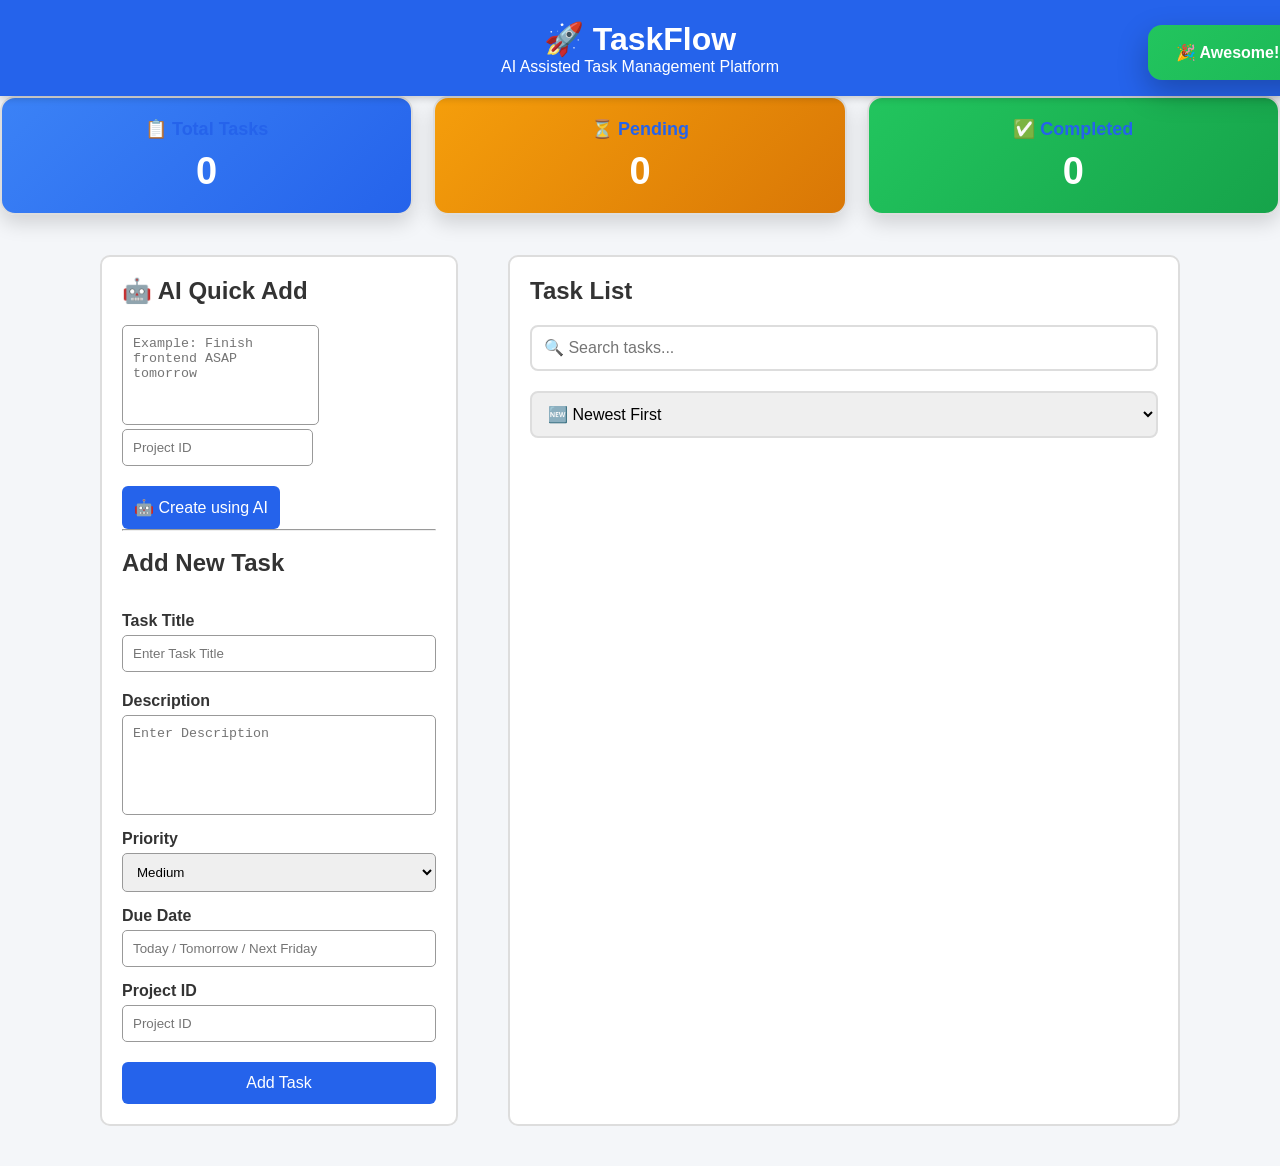
==== frontend/index.html @ 31b9465d "Initial project setup" ====
<!DOCTYPE html>
<html lang="en">
<head>
    <meta charset="UTF-8">
    <meta name="viewport" content="width=device-width, initial-scale=1.0">
    <title>TaskFlow</title>

    <link rel="stylesheet" href="styles.css">
</head>
<body>

    <header>
        <h1>🚀 TaskFlow</h1>
        <p>AI Assisted Task Management Platform</p>
    </header>

    <section class="stats-section">

    <div class="stat-card total">
        <h3>📋 Total Tasks</h3>
        <h1 id="totalTasks">0</h1>
    </div>

    <div class="stat-card pending">
        <h3>⏳ Pending</h3>
        <h1 id="pendingTasks">0</h1>
    </div>

    <div class="stat-card completed">
        <h3>✅ Completed</h3>
        <h1 id="completedTasks">0</h1>
    </div>

</section>

    <main>
        

        <!-- Add Task Form -->
        <section class="form-section">

            <h2>🤖 AI Quick Add</h2>

<textarea
    id="quickDescription"
    placeholder="Example: Finish frontend ASAP tomorrow">
</textarea>

<input
    type="number"
    id="quickProjectId"
    placeholder="Project ID">

<button id="quickAddBtn" type="button">
    🤖 Create using AI
</button>

<hr><br>

            <h2>Add New Task</h2>

            <form id="taskForm">

                <label>Task Title</label>

                <input
                    type="text"
                    id="title"
                    placeholder="Enter Task Title"
                >

                <small id="titleError"></small>


                <label>Description</label>

                <textarea
                    id="description"
                    placeholder="Enter Description"
                ></textarea>


                <label>Priority</label>

                <select id="priority">

                    <option value="low">Low</option>

                    <option value="medium" selected>
                        Medium
                    </option>

                    <option value="high">
                        High
                    </option>

                </select>


                <label>Due Date</label>

                <input
                    type="text"
                    id="due_date"
                    placeholder="Today / Tomorrow / Next Friday"
                >


                <label>Project ID</label>

                <input
                    type="number"
                    id="project_id"
                    placeholder="Project ID"
                >


                <button type="submit">
                    Add Task
                </button>

            </form>

        </section>


        <!-- Task List -->

        <section class="task-section">

            <h2>Task List</h2>


            <input
    type="text"
    id="searchTask"
    placeholder="🔍 Search tasks...">

<select id="sortTasks">

    <option value="newest">🆕 Newest First</option>
    <option value="oldest">📜 Oldest First</option>
    <option value="priority">🔥 High Priority</option>
    <option value="status">📌 Pending First</option>

</select>

<br><br>

            <div id="taskList">

            </div>

        </section>

    </main>
    <!-- Delete Confirmation Modal -->
<div id="deleteModal" class="modal">

    <div class="modal-content">

        <h2>🗑️ Delete Task</h2>

        <p>Are you sure you want to delete this task?</p>

        <div class="modal-buttons">

            <button id="cancelDelete" class="cancel-btn">
                Cancel
            </button>

            <button id="confirmDelete" class="confirm-btn">
                Delete
            </button>

        </div>

    </div>

</div>

<!-- Success Toast -->
<div id="successToast" class="toast">
    🎉 Awesome! Your task has been saved successfully. ✅🚀
</div>

    <script src="script.js"></script>

</body>
</html>
---- frontend/styles.css ----
/* ==========================
   Global Styles
========================== */

* {
    margin: 0;
    padding: 0;
    box-sizing: border-box;
}

body {
    font-family: Arial, Helvetica, sans-serif;
    background-color: #f4f6f9;
    color: #333;
}


/* ==========================
   Header
========================== */

header {
    position: sticky;
    top: 0;

    background: #2563eb;
    color: white;

    padding: 20px;
    text-align: center;

    z-index: 1000;

    box-shadow: 0px 2px 8px rgba(0,0,0,0.2);
}


/* ==========================
   Main Layout
========================== */

main {

    width: 90%;
    max-width: 1100px;

    margin: 30px auto;

    display: flex;
    gap: 30px;
}


/* ==========================
   Form Section
========================== */

.form-section {

    flex: 1;

    background: white;

    padding: 20px;

    margin: 10px;

    border: 2px solid #ddd;

    border-radius: 10px;
}

.form-section h2{
    margin-bottom:20px;
}

form{

    display:flex;
    flex-direction:column;
}

label{
    margin-top:15px;
    margin-bottom:5px;
    font-weight:bold;
}

input,
textarea,
select{

    padding:10px;

    border:1px solid #999;

    border-radius:5px;
}

textarea{

    resize:none;
    height:100px;
}

button{

    margin-top:20px;

    padding:12px;

    border:none;

    border-radius:6px;

    background:#2563eb;

    color:white;

    cursor:pointer;

    font-size:16px;
}

button:hover{

    background:#1d4ed8;
}

#titleError{

    color:red;

    font-size:14px;

    margin-top:5px;
}


/* ==========================
   Task Section
========================== */

.task-section{

    flex:2;

    background:white;

    padding:20px;

    margin:10px;

    border:2px solid #ddd;

    border-radius:10px;
}

.task-section h2{

    margin-bottom:20px;
}

.task-item{

    border:1px solid #ccc;

    padding:15px;

    margin-bottom:15px;

    border-radius:12px;

    background:white;

    transition:0.3s;

    box-shadow:0 4px 10px rgba(0,0,0,.08);
}

.task-item:hover{

    transform:translateY(-6px);

    box-shadow:0 15px 30px rgba(37,99,235,.25);

    border-color:#2563eb;
}

.task-item h3{

    margin-bottom:10px;
}

.task-item p{

    margin-bottom:8px;
}

.task-buttons{

    margin-top:10px;

    display:flex;

    gap:10px;
}

.edit-btn{

    background:#16a34a;

    transition:.3s;
}


.edit-btn{

    background:#16a34a;

    transition:.3s;
}

.edit-btn:hover{

    background:#15803d;

    transform:scale(1.05);
}

.delete-btn{

    background:#dc2626;

    transition:.3s;
}

.delete-btn:hover{

    background:#b91c1c;

    transform:scale(1.05);
}
/* ==========================
   Responsive 768px
========================== */

@media (max-width:768px){

    main{

        flex-direction:column;
    }

}


/* ==========================
   Responsive 480px
========================== */

@media (max-width:480px){

    header h1{

        font-size:24px;
    }

    button{

        width:100%;
    }

    input,
    textarea,
    select{

        width:100%;
    }

}

/* ===========================
   Delete Modal
=========================== */

.modal {
    display: none;
    position: fixed;
    inset: 0;
    background: rgba(0,0,0,0.6);
    backdrop-filter: blur(5px);
    justify-content: center;
    align-items: center;
    z-index: 1000;
}

.modal.show {
    display: flex;
}

.modal-content {
    width: 360px;
    background: white;
    border-radius: 16px;
    padding: 25px;
    text-align: center;
    box-shadow: 0 15px 40px rgba(0,0,0,0.25);
    animation: popup 0.25s ease;
}

.modal-content h2 {
    margin-bottom: 10px;
}

.modal-content p {
    color: #555;
    margin-bottom: 20px;
}

.modal-buttons {
    display: flex;
    justify-content: center;
    gap: 15px;
}

.cancel-btn,
.confirm-btn {
    border: none;
    padding: 10px 22px;
    border-radius: 8px;
    cursor: pointer;
    font-size: 15px;
    transition: 0.3s;
}

.cancel-btn {
    background: #e5e7eb;
}

.cancel-btn:hover {
    background: #d1d5db;
}

.confirm-btn {
    background: #ef4444;
    color: white;
}

.confirm-btn:hover {
    background: #dc2626;
}

@keyframes popup {
    from {
        transform: scale(.8);
        opacity: 0;
    }
    to {
        transform: scale(1);
        opacity: 1;
    }
}




/* ===========================
   Success Toast
=========================== */

.toast {
    position: fixed;
    top: 25px;
    right: 25px;
    background: linear-gradient(135deg, #22c55e, #16a34a);
    color: white;
    padding: 18px 28px;
    border-radius: 14px;
    font-size: 16px;
    font-weight: 600;
    box-shadow: 0 12px 30px rgba(0,0,0,0.25);
    transform: translateX(400px);
    transition: transform .4s ease;
    z-index: 9999;
}

.toast.show {
    transform: translateX(0);
}

/* ===========================
   Dashboard Stats
=========================== */

.stats {
    display: flex;
    gap: 15px;
    margin: 20px 0;
    flex-wrap: wrap;
}

.stat-card {
    flex: 1;
    min-width: 150px;
    background: white;
    border: 2px solid #ddd;
    border-radius: 12px;
    padding: 20px;
    text-align: center;
    box-shadow: 0 4px 12px rgba(0,0,0,.1);
    transition: .3s;
}

.stat-card:hover {
    transform: translateY(-5px);
}

.stat-card h3 {
    font-size: 30px;
    color: #2563eb;
    margin-bottom: 8px;
}

.stat-card p {
    font-weight: bold;
}


#searchTask{
    width:100%;
    margin-bottom:20px;
    padding:12px;
    border:2px solid #ddd;
    border-radius:8px;
    font-size:16px;
}


#sortTasks{
    width:100%;
    padding:12px;
    margin-bottom:20px;
    border:2px solid #ddd;
    border-radius:8px;
    font-size:16px;
}



/* ===========================
   Dashboard Stats
=========================== */

.stats-section{

    display:flex;

    gap:20px;

    margin-bottom:20px;

    flex-wrap:wrap;
}

.stat-card{

    flex:1;

    min-width:180px;

    padding:20px;

    border-radius:15px;

    color:white;

    text-align:center;

    box-shadow:0 8px 20px rgba(0,0,0,.15);

    transition:.3s;
}

.stat-card:hover{

    transform:translateY(-5px);
}

.stat-card h3{

    font-size:18px;

    margin-bottom:10px;
}

.stat-card h1{

    font-size:38px;
}

.total{

    background:linear-gradient(135deg,#3b82f6,#2563eb);
}

.pending{

    background:linear-gradient(135deg,#f59e0b,#d97706);
}

.completed{

    background:linear-gradient(135deg,#22c55e,#16a34a);
}

@media(max-width:768px){

    .stats-section{

        flex-direction:column;
    }
}



.complete-btn{
    background:#22c55e;
    color:white;
}

.complete-btn:hover{
    background:#16a34a;
}



/* ==========================
   Task Status Colors
========================== */

.completed-task{
    background:#dcfce7;
    border-left:6px solid #22c55e;
}

.pending-task{
    background:#fef9c3;
    border-left:6px solid #eab308;
}
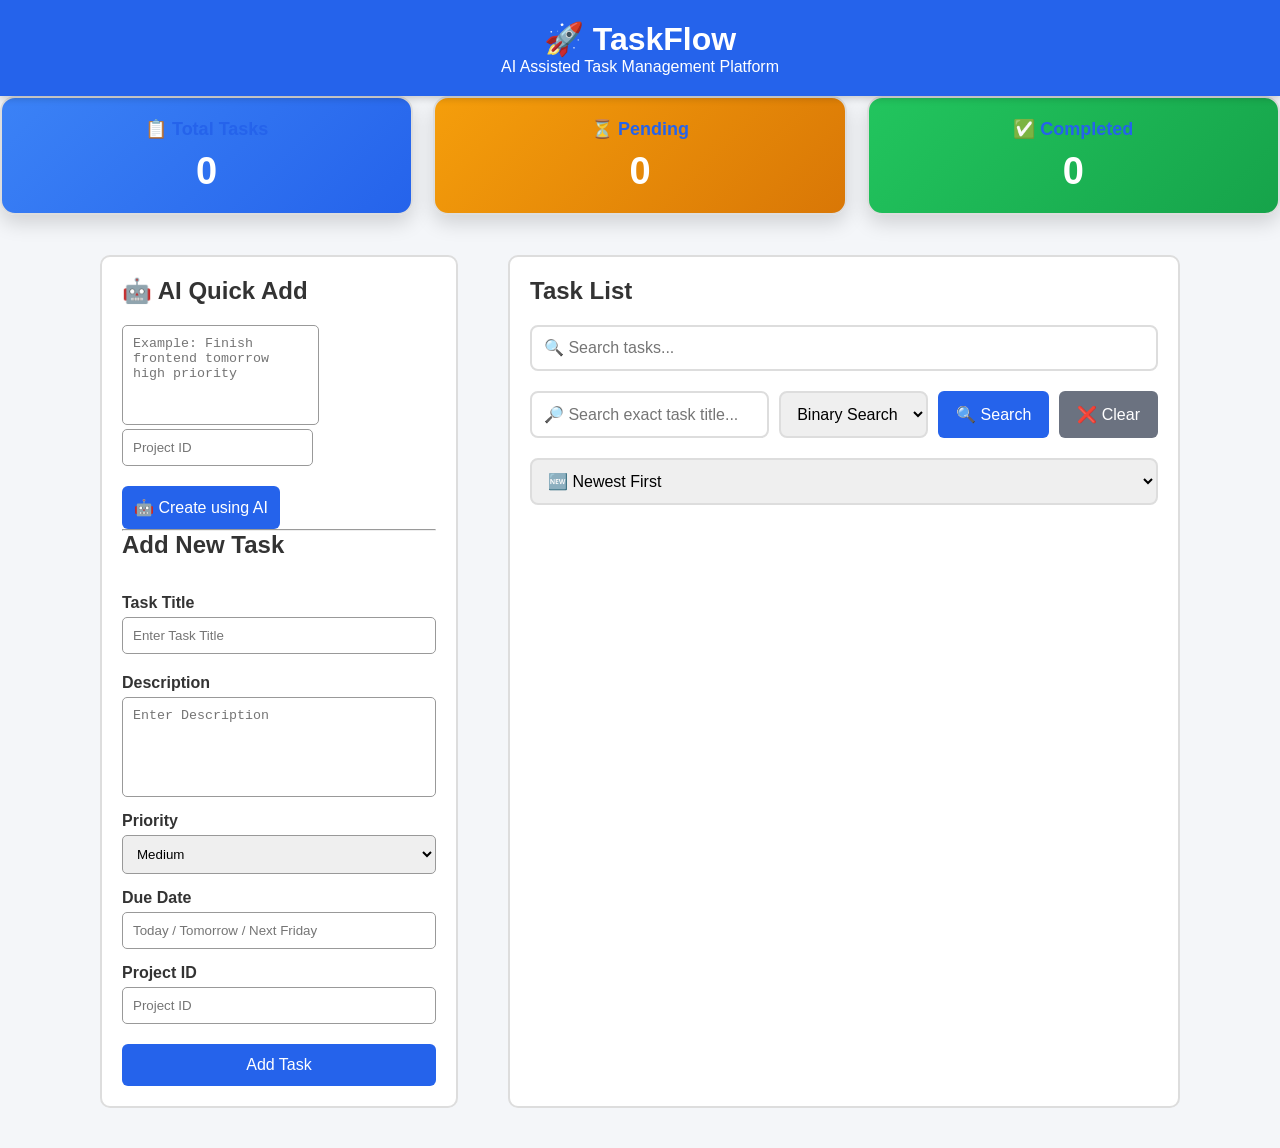
==== commit 58e4fb01: "Update TaskFlow project" ====
--- a/frontend/index.html
+++ b/frontend/index.html
@@ -1,67 +1,99 @@
 <!DOCTYPE html>
 <html lang="en">
+
 <head>
     <meta charset="UTF-8">
     <meta name="viewport" content="width=device-width, initial-scale=1.0">
+
     <title>TaskFlow</title>
 
     <link rel="stylesheet" href="styles.css">
 </head>
+
 <body>
+
+    <!-- =========================
+         Header
+    ========================== -->
 
     <header>
         <h1>🚀 TaskFlow</h1>
         <p>AI Assisted Task Management Platform</p>
     </header>
 
+
+    <!-- =========================
+         Dashboard Statistics
+    ========================== -->
+
     <section class="stats-section">
 
-    <div class="stat-card total">
-        <h3>📋 Total Tasks</h3>
-        <h1 id="totalTasks">0</h1>
-    </div>
-
-    <div class="stat-card pending">
-        <h3>⏳ Pending</h3>
-        <h1 id="pendingTasks">0</h1>
-    </div>
-
-    <div class="stat-card completed">
-        <h3>✅ Completed</h3>
-        <h1 id="completedTasks">0</h1>
-    </div>
-
-</section>
+        <div class="stat-card total">
+            <h3>📋 Total Tasks</h3>
+            <h1 id="totalTasks">0</h1>
+        </div>
+
+        <div class="stat-card pending">
+            <h3>⏳ Pending</h3>
+            <h1 id="pendingTasks">0</h1>
+        </div>
+
+        <div class="stat-card completed">
+            <h3>✅ Completed</h3>
+            <h1 id="completedTasks">0</h1>
+        </div>
+
+    </section>
+
+
+    <!-- =========================
+         Main Layout
+    ========================== -->
 
     <main>
-        
-
-        <!-- Add Task Form -->
+
+
+        <!-- =========================
+             Left Side - Add Task
+        ========================== -->
+
         <section class="form-section">
 
+            <!-- AI Quick Add -->
+
             <h2>🤖 AI Quick Add</h2>
 
-<textarea
-    id="quickDescription"
-    placeholder="Example: Finish frontend ASAP tomorrow">
-</textarea>
-
-<input
-    type="number"
-    id="quickProjectId"
-    placeholder="Project ID">
-
-<button id="quickAddBtn" type="button">
-    🤖 Create using AI
-</button>
-
-<hr><br>
+            <textarea
+                id="quickDescription"
+                placeholder="Example: Finish frontend tomorrow high priority"
+            ></textarea>
+
+            <input
+                type="number"
+                id="quickProjectId"
+                placeholder="Project ID"
+            >
+
+            <button
+                type="button"
+                id="quickAddBtn"
+            >
+                🤖 Create using AI
+            </button>
+
+
+            <hr>
+
+
+            <!-- Normal Add Task -->
 
             <h2>Add New Task</h2>
 
             <form id="taskForm">
 
-                <label>Task Title</label>
+                <label for="title">
+                    Task Title
+                </label>
 
                 <input
                     type="text"
@@ -72,7 +104,9 @@
                 <small id="titleError"></small>
 
 
-                <label>Description</label>
+                <label for="description">
+                    Description
+                </label>
 
                 <textarea
                     id="description"
@@ -80,11 +114,15 @@
                 ></textarea>
 
 
-                <label>Priority</label>
+                <label for="priority">
+                    Priority
+                </label>
 
                 <select id="priority">
 
-                    <option value="low">Low</option>
+                    <option value="low">
+                        Low
+                    </option>
 
                     <option value="medium" selected>
                         Medium
@@ -97,7 +135,9 @@
                 </select>
 
 
-                <label>Due Date</label>
+                <label for="due_date">
+                    Due Date
+                </label>
 
                 <input
                     type="text"
@@ -106,7 +146,9 @@
                 >
 
 
-                <label>Project ID</label>
+                <label for="project_id">
+                    Project ID
+                </label>
 
                 <input
                     type="number"
@@ -124,67 +166,156 @@
         </section>
 
 
-        <!-- Task List -->
+        <!-- =========================
+             Right Side - Task List
+        ========================== -->
 
         <section class="task-section">
 
             <h2>Task List</h2>
 
 
+            <!-- Normal Search -->
+
             <input
-    type="text"
-    id="searchTask"
-    placeholder="🔍 Search tasks...">
-
-<select id="sortTasks">
-
-    <option value="newest">🆕 Newest First</option>
-    <option value="oldest">📜 Oldest First</option>
-    <option value="priority">🔥 High Priority</option>
-    <option value="status">📌 Pending First</option>
-
-</select>
-
-<br><br>
-
-            <div id="taskList">
+                type="text"
+                id="searchTask"
+                placeholder="🔍 Search tasks..."
+            >
+
+
+            <!-- Algorithm Search -->
+
+            <div class="algorithm-search">
+
+                <input
+                    type="text"
+                    id="algorithmSearch"
+                    placeholder="🔎 Search exact task title..."
+                >
+
+                <select id="searchAlgorithm">
+
+                    <option value="binary">
+                        Binary Search
+                    </option>
+
+                    <option value="linear">
+                        Linear Search
+                    </option>
+
+                </select>
+
+
+                <button
+                    type="button"
+                    id="algorithmSearchBtn"
+                >
+                    🔍 Search
+                </button>
+
+
+                <button
+                    type="button"
+                    id="clearSearchBtn"
+                >
+                    ❌ Clear
+                </button>
 
             </div>
 
+
+            <!-- Sort -->
+
+            <select id="sortTasks">
+
+                <option value="newest">
+                    🆕 Newest First
+                </option>
+
+                <option value="oldest">
+                    📜 Oldest First
+                </option>
+
+                <option value="priority">
+                    🔥 High Priority
+                </option>
+
+                <option value="status">
+                    📌 Pending First
+                </option>
+
+            </select>
+
+
+            <!-- Task List -->
+
+            <div id="taskList"></div>
+
         </section>
 
     </main>
-    <!-- Delete Confirmation Modal -->
-<div id="deleteModal" class="modal">
-
-    <div class="modal-content">
-
-        <h2>🗑️ Delete Task</h2>
-
-        <p>Are you sure you want to delete this task?</p>
-
-        <div class="modal-buttons">
-
-            <button id="cancelDelete" class="cancel-btn">
-                Cancel
-            </button>
-
-            <button id="confirmDelete" class="confirm-btn">
-                Delete
-            </button>
+
+
+    <!-- =========================
+         Delete Confirmation Modal
+    ========================== -->
+
+    <div
+        id="deleteModal"
+        class="modal"
+    >
+
+        <div class="modal-content">
+
+            <h2>🗑️ Delete Task</h2>
+
+            <p>
+                Are you sure you want to delete this task?
+            </p>
+
+            <div class="modal-buttons">
+
+                <button
+                    id="cancelDelete"
+                    class="cancel-btn"
+                    type="button"
+                >
+                    Cancel
+                </button>
+
+                <button
+                    id="confirmDelete"
+                    class="confirm-btn"
+                    type="button"
+                >
+                    Delete
+                </button>
+
+            </div>
 
         </div>
 
     </div>
 
-</div>
-
-<!-- Success Toast -->
-<div id="successToast" class="toast">
-    🎉 Awesome! Your task has been saved successfully. ✅🚀
-</div>
+
+    <!-- =========================
+         Success Toast
+    ========================== -->
+
+    <div
+        id="successToast"
+        class="toast"
+    >
+    </div>
+
+
+    <!-- =========================
+         JavaScript
+    ========================== -->
 
     <script src="script.js"></script>
 
 </body>
+
 </html>
--- a/frontend/styles.css
+++ b/frontend/styles.css
@@ -156,6 +156,18 @@
     border-radius:10px;
 }
 
+/* ==========================
+Task List Scroll
+========================== */
+
+#taskList {
+    max-height: 450px;
+    overflow-y: auto;
+    overflow-x: hidden;
+    padding-right: 8px;
+}
+
+
 .task-section h2{
 
     margin-bottom:20px;
@@ -206,12 +218,7 @@
     gap:10px;
 }
 
-.edit-btn{
-
-    background:#16a34a;
-
-    transition:.3s;
-}
+
 
 
 .edit-btn{
@@ -514,14 +521,6 @@
     background:linear-gradient(135deg,#22c55e,#16a34a);
 }
 
-@media(max-width:768px){
-
-    .stats-section{
-
-        flex-direction:column;
-    }
-}
-
 
 
 .complete-btn{
@@ -547,4 +546,121 @@
 .pending-task{
     background:#fef9c3;
     border-left:6px solid #eab308;
+}
+
+
+
+/* ===========================
+   Task List Internal Scroll
+=========================== */
+
+#taskList {
+    max-height: 450px;
+    overflow-y: auto;
+    overflow-x: hidden;
+    padding-right: 8px;
+}
+
+
+/* ===========================
+   Mobile Stats - Compact
+   =========================== */
+
+@media (max-width: 768px) {
+
+    .stats-section {
+        display: flex;
+        gap: 6px;
+        margin-bottom: 12px;
+        flex-wrap: nowrap;
+    }
+
+    .stat-card {
+        min-width: 0;
+        flex: 1;
+        height: 65px;
+        padding: 6px 4px;
+        border-radius: 8px;
+    }
+
+    .stat-card h3 {
+        font-size: 11px;
+        margin-bottom: 2px;
+    }
+
+    .stat-card h1 {
+        font-size: 20px;
+        margin: 0;
+        line-height: 1;
+    }
+}
+
+
+@media (max-width: 768px) {
+
+    #taskList {
+        max-height: 400px;
+        overflow-y: auto;
+        overflow-x: hidden;
+        padding-right: 5px;
+    }
+
+}
+
+
+/* ===========================
+   Algorithm Search
+=========================== */
+
+.algorithm-search {
+    display: flex;
+    gap: 10px;
+    margin-bottom: 20px;
+    flex-wrap: wrap;
+}
+
+#algorithmSearch {
+    flex: 1;
+    min-width: 180px;
+    padding: 12px;
+    border: 2px solid #ddd;
+    border-radius: 8px;
+    font-size: 16px;
+}
+
+#searchAlgorithm {
+    padding: 12px;
+    border: 2px solid #ddd;
+    border-radius: 8px;
+    font-size: 16px;
+}
+
+#algorithmSearchBtn,
+#clearSearchBtn {
+    margin-top: 0;
+    padding: 12px 18px;
+}
+
+#clearSearchBtn {
+    background: #6b7280;
+}
+
+#clearSearchBtn:hover {
+    background: #4b5563;
+}
+
+/* Mobile */
+@media (max-width: 768px) {
+
+    .algorithm-search {
+        flex-direction: column;
+    }
+
+    #algorithmSearch,
+    #searchAlgorithm,
+    #algorithmSearchBtn,
+    #clearSearchBtn {
+        width: 100%;
+    }
+
 }
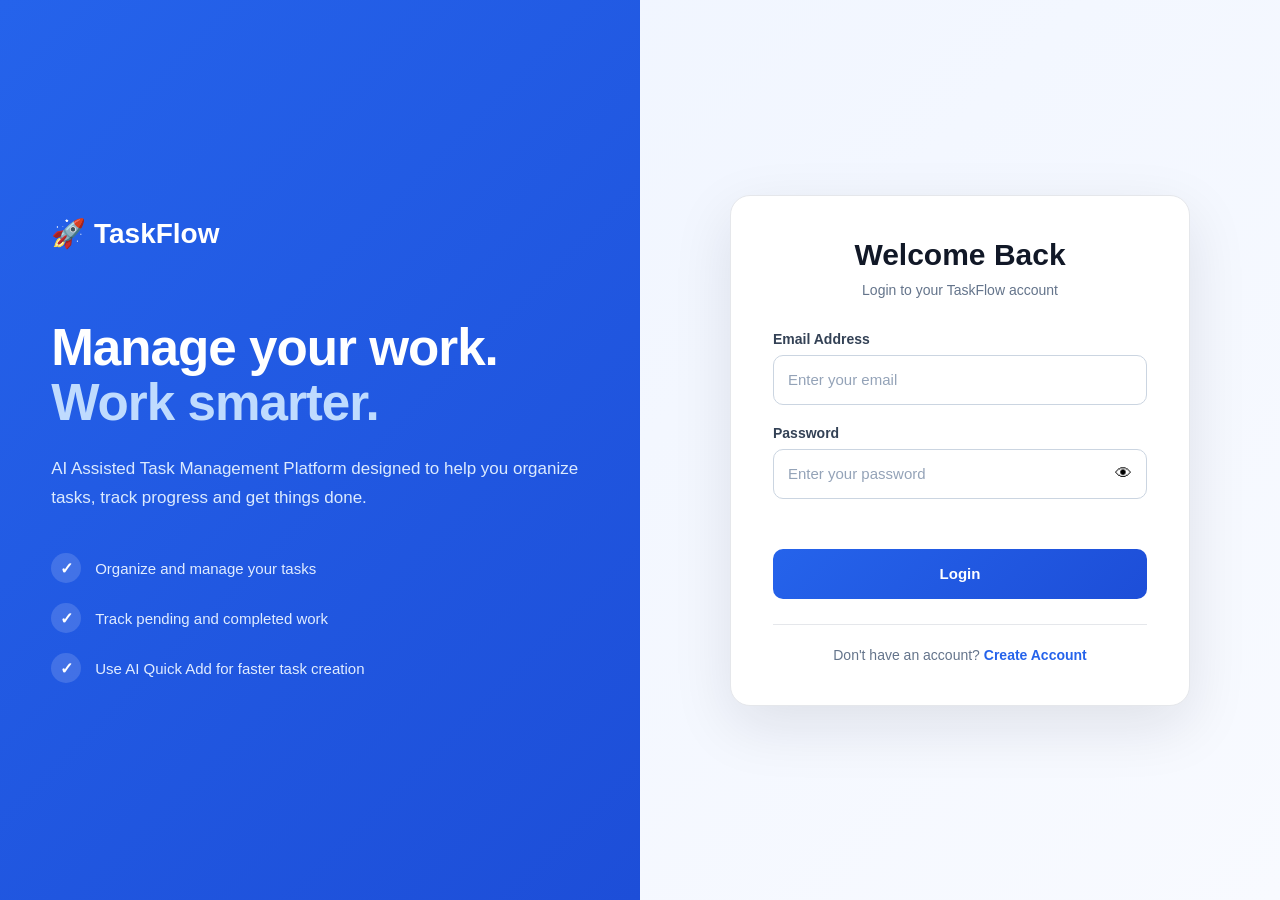
==== commit ae34781a: "Add authentication pagination and update TaskFlow" ====
--- a/frontend/index.html
+++ b/frontend/index.html
@@ -12,170 +12,230 @@
 
 <body>
 
-    <!-- =========================
-         Header
-    ========================== -->
-
-    <header>
-        <h1>🚀 TaskFlow</h1>
-        <p>AI Assisted Task Management Platform</p>
-    </header>
-
-
-    <!-- =========================
-         Dashboard Statistics
-    ========================== -->
+    <!-- ==========================================
+         HEADER
+    =========================================== -->
+    <header class="top-header">
+
+    <div class="taskflow-brand">
+
+        <div class="brand-icon">
+            🚀
+        </div>
+
+        <div class="brand-text">
+            <h1>TaskFlow</h1>
+            <span>AI-Assisted Task Management</span>
+        </div>
+
+    </div>
+
+    <div class="header-actions">
+
+        <button
+        type="button"
+        id="logoutBtn"
+        class="logout-btn"
+
+    >
+        🚪 Logout
+    </button>
+
+    </div>
+
+</header>
+
+    
+
+    <!-- ==========================================
+         DASHBOARD STATISTICS
+    =========================================== -->
 
     <section class="stats-section">
 
         <div class="stat-card total">
+
             <h3>📋 Total Tasks</h3>
+
             <h1 id="totalTasks">0</h1>
-        </div>
+
+        </div>
+
 
         <div class="stat-card pending">
+
             <h3>⏳ Pending</h3>
+
             <h1 id="pendingTasks">0</h1>
-        </div>
+
+        </div>
+
 
         <div class="stat-card completed">
+
             <h3>✅ Completed</h3>
+
             <h1 id="completedTasks">0</h1>
+
         </div>
 
     </section>
 
 
-    <!-- =========================
-         Main Layout
-    ========================== -->
+    <!-- ==========================================
+         MAIN LAYOUT
+    =========================================== -->
 
     <main>
 
 
-        <!-- =========================
-             Left Side - Add Task
-        ========================== -->
+        <!-- ======================================
+             LEFT SIDE
+        ======================================= -->
 
         <section class="form-section">
 
-            <!-- AI Quick Add -->
-
-            <h2>🤖 AI Quick Add</h2>
-
-            <textarea
-                id="quickDescription"
-                placeholder="Example: Finish frontend tomorrow high priority"
-            ></textarea>
-
-            <input
-                type="number"
-                id="quickProjectId"
-                placeholder="Project ID"
-            >
-
-            <button
-                type="button"
-                id="quickAddBtn"
-            >
-                🤖 Create using AI
-            </button>
-
-
-            <hr>
-
-
-            <!-- Normal Add Task -->
-
-            <h2>Add New Task</h2>
-
-            <form id="taskForm">
-
-                <label for="title">
-                    Task Title
-                </label>
-
-                <input
-                    type="text"
-                    id="title"
-                    placeholder="Enter Task Title"
-                >
-
-                <small id="titleError"></small>
-
-
-                <label for="description">
-                    Description
-                </label>
+
+            <!-- ==================================
+                 AI QUICK ADD
+            =================================== -->
+
+            <div class="ai-quick-box">
+
+                <h2>🤖 AI Quick Add</h2>
+
 
                 <textarea
-                    id="description"
-                    placeholder="Enter Description"
+                    id="quickDescription"
+                    placeholder="Example: Finish frontend tomorrow high priority"
                 ></textarea>
 
-
-                <label for="priority">
-                    Priority
-                </label>
-
-                <select id="priority">
-
-                    <option value="low">
-                        Low
-                    </option>
-
-                    <option value="medium" selected>
-                        Medium
-                    </option>
-
-                    <option value="high">
-                        High
-                    </option>
-
-                </select>
-
-
-                <label for="due_date">
-                    Due Date
-                </label>
-
-                <input
-                    type="text"
-                    id="due_date"
-                    placeholder="Today / Tomorrow / Next Friday"
-                >
-
-
-                <label for="project_id">
-                    Project ID
-                </label>
 
                 <input
                     type="number"
-                    id="project_id"
+                    id="quickProjectId"
                     placeholder="Project ID"
                 >
 
 
-                <button type="submit">
-                    Add Task
-                </button>
-
-            </form>
+                <button
+                    type="button"
+                    id="quickAddBtn"
+                >
+                    🤖 Create using AI
+                </button>
+
+            </div>
+
+
+            <!-- ==================================
+                 NORMAL ADD TASK
+            =================================== -->
+
+            <div class="normal-task-box">
+
+                <h2>Add New Task</h2>
+
+
+                <form id="taskForm">
+
+
+                    <label for="title">
+                        Task Title
+                    </label>
+
+
+                    <input
+                        type="text"
+                        id="title"
+                        placeholder="Enter Task Title"
+                    >
+
+
+                    <small id="titleError"></small>
+
+
+                    <label for="description">
+                        Description
+                    </label>
+
+
+                    <textarea
+                        id="description"
+                        placeholder="Enter Description"
+                    ></textarea>
+
+
+                    <label for="priority">
+                        Priority
+                    </label>
+
+
+                    <select id="priority">
+
+                        <option value="low">
+                            Low
+                        </option>
+
+                        <option
+                            value="medium"
+                            selected
+                        >
+                            Medium
+                        </option>
+
+                        <option value="high">
+                            High
+                        </option>
+
+                    </select>
+
+
+                    <label for="due_date">
+                        Due Date
+                    </label>
+
+
+                    <input
+                        type="text"
+                        id="due_date"
+                        placeholder="Today / Tomorrow / Next Friday"
+                    >
+
+
+                    <label for="project_id">
+                        Project ID
+                    </label>
+
+
+                    <input
+                        type="number"
+                        id="project_id"
+                        placeholder="Project ID"
+                    >
+
+
+                    <button type="submit">
+                        Add Task
+                    </button>
+
+                </form>
+
+            </div>
 
         </section>
 
 
-        <!-- =========================
-             Right Side - Task List
-        ========================== -->
+        <!-- ======================================
+             RIGHT SIDE - TASK LIST
+        ======================================= -->
 
         <section class="task-section">
 
-            <h2>Task List</h2>
-
-
-            <!-- Normal Search -->
+            <h2>📋 Task List</h2>
+
+
+            <!-- NORMAL SEARCH -->
 
             <input
                 type="text"
@@ -184,7 +244,9 @@
             >
 
 
-            <!-- Algorithm Search -->
+            <!-- ==================================
+                 ALGORITHM SEARCH
+            =================================== -->
 
             <div class="algorithm-search">
 
@@ -194,6 +256,7 @@
                     placeholder="🔎 Search exact task title..."
                 >
 
+
                 <select id="searchAlgorithm">
 
                     <option value="binary">
@@ -225,7 +288,9 @@
             </div>
 
 
-            <!-- Sort -->
+            <!-- ==================================
+                 SORT
+            =================================== -->
 
             <select id="sortTasks">
 
@@ -248,7 +313,9 @@
             </select>
 
 
-            <!-- Task List -->
+            <!-- ==================================
+                 TASK LIST
+            =================================== -->
 
             <div id="taskList"></div>
 
@@ -257,9 +324,9 @@
     </main>
 
 
-    <!-- =========================
-         Delete Confirmation Modal
-    ========================== -->
+    <!-- ==========================================
+         DELETE CONFIRMATION MODAL
+    =========================================== -->
 
     <div
         id="deleteModal"
@@ -274,6 +341,7 @@
                 Are you sure you want to delete this task?
             </p>
 
+
             <div class="modal-buttons">
 
                 <button
@@ -284,6 +352,7 @@
                     Cancel
                 </button>
 
+
                 <button
                     id="confirmDelete"
                     class="confirm-btn"
@@ -299,22 +368,154 @@
     </div>
 
 
-    <!-- =========================
-         Success Toast
-    ========================== -->
+    <!-- ==========================================
+         AI QUICK ADD PREVIEW MODAL
+    =========================================== -->
+
+    <div
+        id="quickTaskPreview"
+        class="modal"
+    >
+
+        <div class="modal-content ai-preview-content">
+
+            <h2>🤖 AI Task Preview</h2>
+
+
+            <!-- Description -->
+
+            <div class="ai-preview-row">
+
+                <strong>Description</strong>
+
+                <p id="quickPreviewDescription">
+                    -
+                </p>
+
+            </div>
+
+
+            <!-- Priority -->
+
+            <div class="ai-preview-row">
+
+                <strong>Priority</strong>
+
+
+                <div class="priority-options">
+
+                    <button
+                        type="button"
+                        class="priority-option"
+                        data-priority="low"
+                    >
+                        🟢 Low
+                    </button>
+
+
+                    <button
+                        type="button"
+                        class="priority-option active"
+                        data-priority="medium"
+                    >
+                        🟡 Medium
+                    </button>
+
+
+                    <button
+                        type="button"
+                        class="priority-option"
+                        data-priority="high"
+                    >
+                        🔴 High
+                    </button>
+
+                </div>
+
+            </div>
+
+
+            <!-- Due Date -->
+
+            <div class="ai-preview-row">
+
+                <label for="quickTaskDueDate">
+                    <strong>Due Date</strong>
+                </label>
+
+
+                <input
+                    type="text"
+                    id="quickTaskDueDate"
+                    placeholder="Today / Tomorrow / Next Friday"
+                >
+
+            </div>
+
+
+            <!-- Buttons -->
+
+            <div class="modal-buttons">
+
+                <button
+                    type="button"
+                    id="cancelQuickTaskBtn"
+                    class="cancel-btn"
+                >
+                    Cancel
+                </button>
+
+
+                <button
+                    type="button"
+                    id="confirmQuickTaskBtn"
+                    class="confirm-btn ai-confirm-btn"
+                >
+                    🤖 Add AI Task
+                </button>
+
+            </div>
+
+        </div>
+
+    </div>
+
+
+    <!-- ==========================================
+         SUCCESS TOAST
+    =========================================== -->
 
     <div
         id="successToast"
         class="toast"
-    >
-    </div>
-
-
-    <!-- =========================
-         JavaScript
-    ========================== -->
+    ></div>
+
+
+    <!-- ==========================================
+         AUTHENTICATION CHECK
+    =========================================== -->
+
+    <script>
+
+        const taskflowToken =
+            localStorage.getItem("taskflow_token");
+
+        if (!taskflowToken) {
+
+            window.location.href = "login.html";
+
+        }
+
+    </script>
+
+
+    <!-- ==========================================
+         JAVASCRIPT
+    =========================================== -->
 
     <script src="script.js"></script>
+    <script src="logout.js"></script>
+
 
 </body>
 
--- a/frontend/styles.css
+++ b/frontend/styles.css
@@ -1,6 +1,7 @@
-/* ==========================
-   Global Styles
-========================== */
+/* =========================================================
+   TASKFLOW - PROFESSIONAL BLUE UI
+   ONLY VISUAL / COLOR / SPACING CHANGES
+   ========================================================= */
 
 * {
     margin: 0;
@@ -8,659 +9,1754 @@
     box-sizing: border-box;
 }
 
+html {
+    scroll-behavior: smooth;
+}
+
 body {
-    font-family: Arial, Helvetica, sans-serif;
-    background-color: #f4f6f9;
-    color: #333;
-}
-
-
-/* ==========================
-   Header
-========================== */
+    min-height: 100vh;
+
+    font-family:
+        Inter,
+        ui-sans-serif,
+        system-ui,
+        -apple-system,
+        BlinkMacSystemFont,
+        "Segoe UI",
+        sans-serif;
+
+    color: #172033;
+
+    background:
+        radial-gradient(
+            circle at 15% 0%,
+            rgba(96, 165, 250, 0.35),
+            transparent 32%
+        ),
+        radial-gradient(
+            circle at 90% 10%,
+            rgba(59, 130, 246, 0.25),
+            transparent 30%
+        ),
+        linear-gradient(
+            135deg,
+            #dbeafe 0%,
+            #eff6ff 45%,
+            #e0f2fe 100%
+        );
+
+    line-height: 1.5;
+}
+
+/* =========================================================
+   HEADER
+   ========================================================= */
 
 header {
-    position: sticky;
+    width: min(1400px, calc(100% - 40px));
+    margin: 24px auto 18px;
+
+    padding: 28px 32px;
+
+    border-radius: 22px;
+
+    background:
+        linear-gradient(
+            135deg,
+            #0f3b82 0%,
+            #1557a6 55%,
+            #1976d2 100%
+        );
+
+    color: white;
+
+    box-shadow:
+        0 18px 45px rgba(30, 64, 175, 0.25);
+
+    position: relative;
+    overflow: hidden;
+}
+
+header::after {
+    content: "";
+
+    position: absolute;
+
+    width: 260px;
+    height: 260px;
+
+    right: -90px;
+    top: -130px;
+
+    border-radius: 50%;
+
+    background: rgba(255, 255, 255, 0.10);
+}
+
+header h1 {
+    position: relative;
+    z-index: 1;
+
+    font-size: clamp(1.7rem, 3vw, 2.35rem);
+    font-weight: 800;
+
+    letter-spacing: -0.8px;
+
+    margin-bottom: 5px;
+}
+
+header p {
+    position: relative;
+    z-index: 1;
+
+    color: #dbeafe;
+
+    font-size: 0.95rem;
+    font-weight: 500;
+}
+
+/* =========================================================
+   STATISTICS
+   ========================================================= */
+
+.stats-section {
+    width: min(1400px, calc(100% - 40px));
+    margin: 0 auto 20px;
+
+    display: grid;
+
+    grid-template-columns:
+        repeat(3, minmax(0, 1fr));
+
+    gap: 16px;
+}
+
+.stat-card {
+    min-height: 120px;
+
+    padding: 20px 22px;
+
+    border-radius: 18px;
+
+    background:
+        linear-gradient(
+            145deg,
+            #ffffff,
+            #f8fbff
+        );
+
+    border: 1px solid #bfdbfe;
+
+    box-shadow:
+        0 10px 28px rgba(30, 64, 175, 0.12);
+
+    display: flex;
+    flex-direction: column;
+    justify-content: center;
+
+    position: relative;
+
+    overflow: hidden;
+
+    transition:
+        transform 0.2s ease,
+        box-shadow 0.2s ease;
+}
+
+.stat-card:hover {
+    transform: translateY(-3px);
+
+    box-shadow:
+        0 16px 35px rgba(30, 64, 175, 0.16);
+}
+
+.stat-card::before {
+    content: "";
+
+    position: absolute;
+
+    left: 0;
     top: 0;
-
+    bottom: 0;
+
+    width: 5px;
+}
+
+.stat-card.total::before {
     background: #2563eb;
-    color: white;
-
-    padding: 20px;
-    text-align: center;
-
-    z-index: 1000;
-
-    box-shadow: 0px 2px 8px rgba(0,0,0,0.2);
-}
-
-
-/* ==========================
-   Main Layout
-========================== */
+}
+
+.stat-card.pending::before {
+    background: #f59e0b;
+}
+
+.stat-card.completed::before {
+    background: #10b981;
+}
+
+.stat-card h3 {
+    color: #475569;
+
+    font-size: 0.88rem;
+    font-weight: 700;
+
+    margin-bottom: 4px;
+}
+
+.stat-card h1 {
+    color: #0f172a;
+
+    font-size: 2rem;
+    font-weight: 800;
+
+    line-height: 1.1;
+}
+
+/* =========================================================
+   MAIN
+   ========================================================= */
 
 main {
-
-    width: 90%;
-    max-width: 1100px;
-
-    margin: 30px auto;
-
-    display: flex;
-    gap: 30px;
-}
-
-
-/* ==========================
-   Form Section
-========================== */
-
-.form-section {
-
-    flex: 1;
-
-    background: white;
-
-    padding: 20px;
-
-    margin: 10px;
-
-    border: 2px solid #ddd;
-
-    border-radius: 10px;
-}
-
-.form-section h2{
-    margin-bottom:20px;
-}
-
-form{
-
-    display:flex;
-    flex-direction:column;
-}
-
-label{
-    margin-top:15px;
-    margin-bottom:5px;
-    font-weight:bold;
-}
+    width: min(1400px, calc(100% - 40px));
+    margin: 0 auto 40px;
+
+    display: grid;
+
+    grid-template-columns:
+        minmax(300px, 0.82fr)
+        minmax(0, 1.6fr);
+
+    gap: 20px;
+
+    align-items: start;
+}
+
+/* =========================================================
+   COMMON SECTIONS
+   ========================================================= */
+
+.form-section,
+.task-section {
+    background:
+        rgba(255, 255, 255, 0.94);
+
+    border: 1px solid #bfdbfe;
+
+    border-radius: 20px;
+
+    box-shadow:
+        0 12px 32px rgba(30, 64, 175, 0.12);
+
+    padding: 22px;
+
+    backdrop-filter: blur(10px);
+}
+
+.form-section h2,
+.task-section h2 {
+    color: #123b70;
+
+    font-size: 1.15rem;
+    font-weight: 800;
+
+    letter-spacing: -0.25px;
+
+    margin-bottom: 15px;
+}
+
+hr {
+    border: 0;
+
+    border-top: 1px solid #dbeafe;
+
+    margin: 24px 0;
+}
+
+/* =========================================================
+   LABELS
+   ========================================================= */
+
+label {
+    display: block;
+
+    color: #334155;
+
+    font-size: 0.82rem;
+    font-weight: 700;
+
+    margin: 13px 0 6px;
+}
+
+/* =========================================================
+   INPUTS
+   ========================================================= */
 
 input,
 textarea,
-select{
-
-    padding:10px;
-
-    border:1px solid #999;
-
-    border-radius:5px;
-}
-
-textarea{
-
-    resize:none;
-    height:100px;
-}
-
-button{
-
-    margin-top:20px;
-
-    padding:12px;
-
-    border:none;
-
-    border-radius:6px;
-
-    background:#2563eb;
-
-    color:white;
-
-    cursor:pointer;
-
-    font-size:16px;
-}
-
-button:hover{
-
-    background:#1d4ed8;
-}
-
-#titleError{
-
-    color:red;
-
-    font-size:14px;
-
-    margin-top:5px;
-}
-
-
-/* ==========================
-   Task Section
-========================== */
-
-.task-section{
-
-    flex:2;
-
-    background:white;
-
-    padding:20px;
-
-    margin:10px;
-
-    border:2px solid #ddd;
-
-    border-radius:10px;
-}
-
-/* ==========================
-Task List Scroll
-========================== */
+select {
+    width: 100%;
+
+    border: 1px solid #bfdbfe;
+
+    border-radius: 11px;
+
+    background: #f8fbff;
+
+    color: #172033;
+
+    font-family: inherit;
+
+    font-size: 0.91rem;
+
+    outline: none;
+
+    transition:
+        border-color 0.2s ease,
+        box-shadow 0.2s ease,
+        background 0.2s ease;
+}
+
+input,
+select {
+    min-height: 43px;
+
+    padding: 10px 12px;
+}
+
+textarea {
+    min-height: 95px;
+
+    padding: 11px 12px;
+
+    resize: vertical;
+}
+
+input::placeholder,
+textarea::placeholder {
+    color: #7c91aa;
+}
+
+input:focus,
+textarea:focus,
+select:focus {
+    border-color: #3b82f6;
+
+    background: #ffffff;
+
+    box-shadow:
+        0 0 0 3px rgba(59, 130, 246, 0.14);
+}
+
+/* =========================================================
+   BUTTONS
+   ========================================================= */
+
+button {
+    border: 0;
+
+    border-radius: 10px;
+
+    font-family: inherit;
+
+    font-weight: 700;
+
+    cursor: pointer;
+
+    transition:
+        transform 0.15s ease,
+        box-shadow 0.15s ease,
+        background 0.15s ease,
+        opacity 0.15s ease;
+}
+
+button:hover {
+    transform: translateY(-1px);
+}
+
+button:active {
+    transform: translateY(0);
+}
+
+/* =========================================================
+   ADD TASK BUTTON
+   ========================================================= */
+
+#taskForm button[type="submit"] {
+    width: 100%;
+
+    min-height: 45px;
+
+    margin-top: 16px;
+
+    color: white;
+
+    background:
+        linear-gradient(
+            135deg,
+            #1d4ed8,
+            #2563eb
+        );
+
+    box-shadow:
+        0 8px 18px rgba(37, 99, 235, 0.25);
+}
+
+#taskForm button[type="submit"]:hover {
+    box-shadow:
+        0 11px 24px rgba(37, 99, 235, 0.32);
+}
+
+/* =========================================================
+   TITLE ERROR
+   ========================================================= */
+
+#titleError {
+    display: block;
+
+    color: #dc2626;
+
+    font-size: 0.76rem;
+
+    font-weight: 600;
+
+    margin-top: 4px;
+}
+
+/* =========================================================
+   AI QUICK ADD
+   ========================================================= */
+
+#quickDescription {
+    min-height: 88px;
+}
+
+#quickProjectId {
+    margin-top: 9px;
+}
+
+#quickAddBtn {
+    width: 100%;
+
+    min-height: 44px;
+
+    margin-top: 10px;
+
+    color: #ffffff;
+
+    background:
+        linear-gradient(
+            135deg,
+            #2563eb,
+            #3b82f6
+        );
+
+    border: 1px solid #2563eb;
+
+    box-shadow:
+        0 7px 18px rgba(37, 99, 235, 0.20);
+}
+
+#quickAddBtn:hover {
+    background:
+        linear-gradient(
+            135deg,
+            #1d4ed8,
+            #2563eb
+        );
+}
+
+/* =========================================================
+   AI POPUP
+   ========================================================= */
+
+.quick-task-preview {
+    position: fixed;
+
+    inset: 0;
+
+    z-index: 1000;
+
+    display: none;
+
+    align-items: center !important;
+    justify-content: center !important;
+
+    padding: 20px;
+
+    background:
+        rgba(30, 64, 175, 0.58);
+
+    backdrop-filter: blur(8px);
+}
+
+/*
+   JS agar display:block kare,
+   popup phir bhi CENTER rahega.
+*/
+
+.quick-task-preview[style*="display: block"] {
+    display: flex !important;
+    align-items: center !important;
+    justify-content: center !important;
+}
+
+/* POPUP WHITE BOX */
+
+.quick-popup-content {
+    width: min(430px, 100%);
+
+    max-height: calc(100vh - 40px);
+
+    overflow-y: auto;
+
+    padding: 24px;
+
+    border-radius: 22px;
+
+    background:
+        linear-gradient(
+            145deg,
+            #ffffff,
+            #f8fbff
+        );
+
+    border: 1px solid #bfdbfe;
+
+    box-shadow:
+        0 30px 80px rgba(15, 23, 42, 0.30);
+
+    animation:
+        popupIn 0.22s ease;
+}
+
+@keyframes popupIn {
+    from {
+        opacity: 0;
+        transform: translateY(12px) scale(0.97);
+    }
+
+    to {
+        opacity: 1;
+        transform: translateY(0) scale(1);
+    }
+}
+
+.quick-popup-header {
+    display: flex;
+
+    align-items: center;
+
+    gap: 13px;
+
+    margin-bottom: 22px;
+}
+
+.quick-ai-icon {
+    width: 46px;
+    height: 46px;
+
+    display: grid;
+    place-items: center;
+
+    flex-shrink: 0;
+
+    border-radius: 14px;
+
+    background:
+        linear-gradient(
+            135deg,
+            #dbeafe,
+            #bfdbfe
+        );
+
+    color: #1d4ed8;
+
+    font-size: 1.35rem;
+}
+
+.quick-popup-header h3 {
+    color: #123b70;
+
+    font-size: 1.05rem;
+
+    font-weight: 800;
+}
+
+.quick-popup-header p {
+    color: #64748b;
+
+    font-size: 0.78rem;
+
+    margin-top: 2px;
+}
+
+.quick-option-section {
+    margin-top: 18px;
+}
+
+.quick-option-section > label {
+    margin-top: 0;
+
+    color: #334155;
+}
+
+/* =========================================================
+   PRIORITY
+   ========================================================= */
+
+.priority-options {
+    display: grid;
+
+    grid-template-columns:
+        repeat(3, 1fr);
+
+    gap: 9px;
+
+    margin-top: 7px;
+}
+
+.priority-option {
+    min-height: 52px;
+
+    display: flex;
+
+    align-items: center;
+    justify-content: center;
+
+    gap: 6px;
+
+    color: #475569;
+
+    background: #f8fbff;
+
+    border: 1px solid #bfdbfe;
+
+    border-radius: 11px;
+}
+
+.priority-option:hover {
+    background: #eff6ff;
+
+    border-color: #60a5fa;
+}
+
+.priority-option.active {
+    color: #1d4ed8;
+
+    background: #dbeafe;
+
+    border-color: #3b82f6;
+
+    box-shadow:
+        0 0 0 2px rgba(59, 130, 246, 0.10);
+}
+
+.quick-saving-text {
+    margin-top: 17px;
+
+    padding: 11px 12px;
+
+    border-radius: 10px;
+
+    color: #64748b;
+
+    background: #eff6ff;
+
+    font-size: 0.78rem;
+
+    text-align: center;
+}
+
+/* =========================================================
+   TASK SECTION
+   ========================================================= */
+
+.task-section {
+    min-width: 0;
+}
+
+#searchTask {
+    margin-bottom: 10px;
+}
+
+/* =========================================================
+   ALGORITHM SEARCH
+   ========================================================= */
+
+.algorithm-search {
+    display: grid;
+
+    grid-template-columns:
+        minmax(0, 1fr)
+        145px
+        auto
+        auto;
+
+    gap: 8px;
+
+    margin-bottom: 10px;
+}
+
+.algorithm-search input,
+.algorithm-search select,
+.algorithm-search button {
+    min-height: 42px;
+}
+
+#algorithmSearchBtn {
+    padding: 0 15px;
+
+    color: white;
+
+    background:
+        linear-gradient(
+            135deg,
+            #1d4ed8,
+            #2563eb
+        );
+}
+
+#clearSearchBtn {
+    padding: 0 14px;
+
+    color: #334155;
+
+    background: #eff6ff;
+
+    border: 1px solid #bfdbfe;
+}
+
+#clearSearchBtn:hover {
+    background: #dbeafe;
+}
+
+#sortTasks {
+    width: 190px;
+
+    margin-bottom: 14px;
+}
+
+/* =========================================================
+   TASK CARDS
+   ========================================================= */
 
 #taskList {
-    max-height: 450px;
-    overflow-y: auto;
-    overflow-x: hidden;
-    padding-right: 8px;
-}
-
-
-.task-section h2{
-
-    margin-bottom:20px;
-}
-
-.task-item{
-
-    border:1px solid #ccc;
-
-    padding:15px;
-
-    margin-bottom:15px;
-
-    border-radius:12px;
-
-    background:white;
-
-    transition:0.3s;
-
-    box-shadow:0 4px 10px rgba(0,0,0,.08);
-}
-
-.task-item:hover{
-
-    transform:translateY(-6px);
-
-    box-shadow:0 15px 30px rgba(37,99,235,.25);
-
-    border-color:#2563eb;
-}
-
-.task-item h3{
-
-    margin-bottom:10px;
-}
-
-.task-item p{
-
-    margin-bottom:8px;
-}
-
-.task-buttons{
-
-    margin-top:10px;
-
-    display:flex;
-
-    gap:10px;
-}
-
-
-
-
-.edit-btn{
-
-    background:#16a34a;
-
-    transition:.3s;
-}
-
-.edit-btn:hover{
-
-    background:#15803d;
-
-    transform:scale(1.05);
-}
-
-.delete-btn{
-
-    background:#dc2626;
-
-    transition:.3s;
-}
-
-.delete-btn:hover{
-
-    background:#b91c1c;
-
-    transform:scale(1.05);
-}
-/* ==========================
-   Responsive 768px
-========================== */
-
-@media (max-width:768px){
-
-    main{
-
-        flex-direction:column;
-    }
-
-}
-
-
-/* ==========================
-   Responsive 480px
-========================== */
-
-@media (max-width:480px){
-
-    header h1{
-
-        font-size:24px;
-    }
-
-    button{
-
-        width:100%;
-    }
-
-    input,
-    textarea,
-    select{
-
-        width:100%;
-    }
-
-}
-
-/* ===========================
-   Delete Modal
-=========================== */
+    display: grid;
+
+    gap: 10px;
+}
+
+.task-item {
+    padding: 16px;
+
+    border-radius: 15px;
+
+    background:
+        linear-gradient(
+            145deg,
+            #ffffff,
+            #f8fbff
+        );
+
+    border: 1px solid #dbeafe;
+
+    box-shadow:
+        0 5px 15px rgba(30, 64, 175, 0.07);
+
+    transition:
+        transform 0.18s ease,
+        box-shadow 0.18s ease,
+        border-color 0.18s ease;
+}
+
+.task-item:hover {
+    transform: translateY(-2px);
+
+    box-shadow:
+        0 10px 24px rgba(30, 64, 175, 0.12);
+}
+
+.pending-task {
+    border-left: 4px solid #f59e0b;
+}
+
+.completed-task {
+    border-left: 4px solid #10b981;
+
+    background:
+        linear-gradient(
+            135deg,
+            #ffffff,
+            #ecfdf5
+        );
+}
+
+.task-item h3 {
+    color: #123b70;
+
+    font-size: 1rem;
+
+    font-weight: 800;
+
+    margin-bottom: 7px;
+
+    overflow-wrap: anywhere;
+}
+
+.task-item p {
+    color: #64748b;
+
+    font-size: 0.82rem;
+
+    margin-top: 3px;
+
+    overflow-wrap: anywhere;
+}
+
+.task-item p:nth-of-type(2) {
+    text-transform: capitalize;
+}
+
+/* =========================================================
+   TASK BUTTONS
+   ========================================================= */
+
+.task-buttons {
+    display: flex;
+
+    flex-wrap: wrap;
+
+    gap: 7px;
+
+    margin-top: 13px;
+}
+
+.task-buttons button {
+    min-height: 36px;
+
+    padding: 7px 11px;
+
+    font-size: 0.78rem;
+}
+
+/* EDIT */
+
+.edit-btn {
+    color: #1d4ed8;
+
+    background: #dbeafe;
+
+    border: 1px solid #93c5fd;
+}
+
+.edit-btn:hover {
+    background: #bfdbfe;
+}
+
+/* DELETE */
+
+.delete-btn {
+    color: #b91c1c;
+
+    background: #fef2f2;
+
+    border: 1px solid #fecaca;
+}
+
+.delete-btn:hover {
+    background: #fee2e2;
+}
+
+/* COMPLETE */
+
+.complete-btn {
+    color: #047857;
+
+    background: #ecfdf5;
+
+    border: 1px solid #a7f3d0;
+}
+
+.complete-btn:hover {
+    background: #d1fae5;
+}
+
+/* =========================================================
+   DELETE MODAL
+   ========================================================= */
 
 .modal {
+    position: fixed;
+
+    inset: 0;
+
+    z-index: 2000;
+
     display: none;
-    position: fixed;
-    inset: 0;
-    background: rgba(0,0,0,0.6);
-    backdrop-filter: blur(5px);
-    justify-content: center;
-    align-items: center;
-    z-index: 1000;
+
+    align-items: center !important;
+    justify-content: center !important;
+
+    padding: 20px;
+
+    background:
+        rgba(30, 64, 175, 0.58);
+
+    backdrop-filter: blur(8px);
 }
 
 .modal.show {
-    display: flex;
+    display: flex !important;
+
+    align-items: center !important;
+    justify-content: center !important;
 }
 
 .modal-content {
-    width: 360px;
-    background: white;
-    border-radius: 16px;
+    width: min(410px, 100%);
+
     padding: 25px;
+
+    border-radius: 20px;
+
+    background:
+        linear-gradient(
+            145deg,
+            #ffffff,
+            #f8fbff
+        );
+
+    border: 1px solid #bfdbfe;
+
+    box-shadow:
+        0 30px 80px rgba(15, 23, 42, 0.30);
+
     text-align: center;
-    box-shadow: 0 15px 40px rgba(0,0,0,0.25);
-    animation: popup 0.25s ease;
+
+    animation:
+        popupIn 0.22s ease;
 }
 
 .modal-content h2 {
-    margin-bottom: 10px;
+    color: #123b70;
+
+    font-size: 1.15rem;
+
+    margin-bottom: 7px;
 }
 
 .modal-content p {
-    color: #555;
+    color: #64748b;
+
+    font-size: 0.88rem;
+
     margin-bottom: 20px;
 }
 
 .modal-buttons {
     display: flex;
+
     justify-content: center;
-    gap: 15px;
-}
-
-.cancel-btn,
+
+    gap: 9px;
+}
+
+.modal-buttons button {
+    min-height: 40px;
+
+    padding: 8px 18px;
+}
+
+.cancel-btn {
+    color: #334155;
+
+    background: #eff6ff;
+
+    border: 1px solid #bfdbfe;
+}
+
+.cancel-btn:hover {
+    background: #dbeafe;
+}
+
 .confirm-btn {
-    border: none;
-    padding: 10px 22px;
-    border-radius: 8px;
-    cursor: pointer;
-    font-size: 15px;
-    transition: 0.3s;
-}
-
-.cancel-btn {
-    background: #e5e7eb;
-}
-
-.cancel-btn:hover {
-    background: #d1d5db;
-}
-
-.confirm-btn {
-    background: #ef4444;
     color: white;
-}
-
-.confirm-btn:hover {
-    background: #dc2626;
-}
-
-@keyframes popup {
-    from {
-        transform: scale(.8);
-        opacity: 0;
-    }
-    to {
-        transform: scale(1);
-        opacity: 1;
-    }
-}
-
-
-
-
-/* ===========================
-   Success Toast
-=========================== */
+
+    background:
+        linear-gradient(
+            135deg,
+            #dc2626,
+            #ef4444
+        );
+
+    box-shadow:
+        0 6px 15px rgba(220, 38, 38, 0.20);
+}
+
+/* =========================================================
+   SUCCESS TOAST
+   ========================================================= */
 
 .toast {
     position: fixed;
-    top: 25px;
-    right: 25px;
-    background: linear-gradient(135deg, #22c55e, #16a34a);
+
+    right: 22px;
+    bottom: 22px;
+
+    z-index: 3000;
+
+    max-width: min(360px, calc(100% - 30px));
+
+    padding: 12px 16px;
+
+    border-radius: 12px;
+
     color: white;
-    padding: 18px 28px;
-    border-radius: 14px;
-    font-size: 16px;
-    font-weight: 600;
-    box-shadow: 0 12px 30px rgba(0,0,0,0.25);
-    transform: translateX(400px);
-    transition: transform .4s ease;
-    z-index: 9999;
+
+    background:
+        linear-gradient(
+            135deg,
+            #0f3b82,
+            #2563eb
+        );
+
+    box-shadow:
+        0 12px 30px rgba(30, 64, 175, 0.25);
+
+    font-size: 0.84rem;
+
+    font-weight: 700;
+
+    opacity: 0;
+
+    pointer-events: none;
+
+    transform: translateY(12px);
+
+    transition:
+        opacity 0.2s ease,
+        transform 0.2s ease;
 }
 
 .toast.show {
-    transform: translateX(0);
-}
-
-/* ===========================
-   Dashboard Stats
-=========================== */
-
-.stats {
-    display: flex;
-    gap: 15px;
-    margin: 20px 0;
-    flex-wrap: wrap;
-}
-
-.stat-card {
-    flex: 1;
-    min-width: 150px;
-    background: white;
-    border: 2px solid #ddd;
-    border-radius: 12px;
-    padding: 20px;
+    opacity: 1;
+
+    transform: translateY(0);
+}
+
+/* =========================================================
+   EMPTY MESSAGE
+   ========================================================= */
+
+#taskList > p {
+    padding: 25px 15px;
+
+    color: #64748b;
+
+    background: #eff6ff;
+
+    border: 1px dashed #93c5fd;
+
+    border-radius: 13px;
+
     text-align: center;
-    box-shadow: 0 4px 12px rgba(0,0,0,.1);
-    transition: .3s;
-}
-
-.stat-card:hover {
-    transform: translateY(-5px);
-}
-
-.stat-card h3 {
-    font-size: 30px;
-    color: #2563eb;
-    margin-bottom: 8px;
-}
-
-.stat-card p {
-    font-weight: bold;
-}
-
-
-#searchTask{
-    width:100%;
-    margin-bottom:20px;
-    padding:12px;
-    border:2px solid #ddd;
-    border-radius:8px;
-    font-size:16px;
-}
-
-
-#sortTasks{
-    width:100%;
-    padding:12px;
-    margin-bottom:20px;
-    border:2px solid #ddd;
-    border-radius:8px;
-    font-size:16px;
-}
-
-
-
-/* ===========================
-   Dashboard Stats
-=========================== */
-
-.stats-section{
-
-    display:flex;
-
-    gap:20px;
-
-    margin-bottom:20px;
-
-    flex-wrap:wrap;
-}
-
-.stat-card{
-
-    flex:1;
-
-    min-width:180px;
-
-    padding:20px;
-
-    border-radius:15px;
-
-    color:white;
-
-    text-align:center;
-
-    box-shadow:0 8px 20px rgba(0,0,0,.15);
-
-    transition:.3s;
-}
-
-.stat-card:hover{
-
-    transform:translateY(-5px);
-}
-
-.stat-card h3{
-
-    font-size:18px;
-
-    margin-bottom:10px;
-}
-
-.stat-card h1{
-
-    font-size:38px;
-}
-
-.total{
-
-    background:linear-gradient(135deg,#3b82f6,#2563eb);
-}
-
-.pending{
-
-    background:linear-gradient(135deg,#f59e0b,#d97706);
-}
-
-.completed{
-
-    background:linear-gradient(135deg,#22c55e,#16a34a);
-}
-
-
-
-.complete-btn{
-    background:#22c55e;
-    color:white;
-}
-
-.complete-btn:hover{
-    background:#16a34a;
-}
-
-
-
-/* ==========================
-   Task Status Colors
-========================== */
-
-.completed-task{
-    background:#dcfce7;
-    border-left:6px solid #22c55e;
-}
-
-.pending-task{
-    background:#fef9c3;
-    border-left:6px solid #eab308;
-}
-
-
-
-/* ===========================
-   Task List Internal Scroll
-=========================== */
-
-#taskList {
-    max-height: 450px;
-    overflow-y: auto;
-    overflow-x: hidden;
-    padding-right: 8px;
-}
-
-
-/* ===========================
-   Mobile Stats - Compact
-   =========================== */
-
-@media (max-width: 768px) {
-
-    .stats-section {
-        display: flex;
-        gap: 6px;
-        margin-bottom: 12px;
-        flex-wrap: nowrap;
-    }
-
-    .stat-card {
-        min-width: 0;
-        flex: 1;
-        height: 65px;
-        padding: 6px 4px;
-        border-radius: 8px;
-    }
-
-    .stat-card h3 {
-        font-size: 11px;
-        margin-bottom: 2px;
-    }
-
-    .stat-card h1 {
-        font-size: 20px;
-        margin: 0;
-        line-height: 1;
-    }
-}
-
-
-@media (max-width: 768px) {
-
-    #taskList {
-        max-height: 400px;
-        overflow-y: auto;
-        overflow-x: hidden;
-        padding-right: 5px;
-    }
-
-}
-
-
-/* ===========================
-   Algorithm Search
-=========================== */
-
-.algorithm-search {
-    display: flex;
-    gap: 10px;
-    margin-bottom: 20px;
-    flex-wrap: wrap;
-}
-
-#algorithmSearch {
-    flex: 1;
-    min-width: 180px;
-    padding: 12px;
-    border: 2px solid #ddd;
-    border-radius: 8px;
-    font-size: 16px;
-}
-
-#searchAlgorithm {
-    padding: 12px;
-    border: 2px solid #ddd;
-    border-radius: 8px;
-    font-size: 16px;
-}
-
-#algorithmSearchBtn,
-#clearSearchBtn {
-    margin-top: 0;
-    padding: 12px 18px;
-}
-
-#clearSearchBtn {
-    background: #6b7280;
-}
-
-#clearSearchBtn:hover {
-    background: #4b5563;
-}
-
-/* Mobile */
-@media (max-width: 768px) {
+
+    font-size: 0.88rem;
+}
+
+/* =========================================================
+   TABLET
+   ========================================================= */
+
+@media (max-width: 1000px) {
+
+    main {
+        grid-template-columns: 1fr;
+    }
+
+    .form-section {
+        order: 1;
+    }
+
+    .task-section {
+        order: 2;
+    }
 
     .algorithm-search {
-        flex-direction: column;
-    }
-
-    #algorithmSearch,
-    #searchAlgorithm,
+        grid-template-columns:
+            1fr 140px;
+    }
+
     #algorithmSearchBtn,
     #clearSearchBtn {
         width: 100%;
     }
-
+}
+
+/* =========================================================
+   MOBILE
+   ========================================================= */
+
+@media (max-width: 700px) {
+
+    body {
+        background:
+            radial-gradient(
+                circle at 15% 0%,
+                rgba(96, 165, 250, 0.30),
+                transparent 35%
+            ),
+            linear-gradient(
+                135deg,
+                #dbeafe,
+                #eff6ff
+            );
+    }
+
+    header {
+        width: calc(100% - 20px);
+
+        margin: 10px auto 10px;
+
+        padding: 17px 18px;
+
+        border-radius: 16px;
+    }
+
+    header h1 {
+        font-size: 1.45rem;
+
+        letter-spacing: -0.5px;
+    }
+
+    header p {
+        font-size: 0.76rem;
+    }
+
+    /* STATS */
+
+    .stats-section {
+        width: calc(100% - 20px);
+
+        margin-bottom: 10px;
+
+        grid-template-columns:
+            repeat(3, minmax(0, 1fr));
+
+        gap: 7px;
+    }
+
+    .stat-card {
+        min-height: 78px;
+
+        padding: 11px 8px;
+
+        border-radius: 13px;
+
+        text-align: center;
+    }
+
+    .stat-card::before {
+        width: 3px;
+    }
+
+    .stat-card h3 {
+        font-size: 0.67rem;
+
+        line-height: 1.2;
+
+        white-space: nowrap;
+    }
+
+    .stat-card h1 {
+        font-size: 1.35rem;
+    }
+
+    /* MAIN */
+
+    main {
+        width: calc(100% - 20px);
+
+        margin-bottom: 20px;
+
+        gap: 12px;
+    }
+
+    .form-section,
+    .task-section {
+        padding: 14px;
+
+        border-radius: 15px;
+    }
+
+    .form-section h2,
+    .task-section h2 {
+        font-size: 1rem;
+
+        margin-bottom: 10px;
+    }
+
+    hr {
+        margin: 16px 0;
+    }
+
+    input,
+    select {
+        min-height: 40px;
+
+        font-size: 0.84rem;
+    }
+
+    textarea {
+        min-height: 75px;
+
+        font-size: 0.84rem;
+    }
+
+    label {
+        font-size: 0.75rem;
+
+        margin-top: 10px;
+    }
+
+    #taskForm button[type="submit"],
+    #quickAddBtn {
+        min-height: 42px;
+
+        margin-top: 10px;
+    }
+
+    /* ALGORITHM */
+
+    .algorithm-search {
+        grid-template-columns:
+            1fr 1fr;
+
+        gap: 7px;
+    }
+
+    #algorithmSearchBtn,
+    #clearSearchBtn {
+        min-height: 40px;
+    }
+
+    #sortTasks {
+        width: 100%;
+
+        margin-bottom: 10px;
+    }
+
+    /* TASKS */
+
+    #taskList {
+        gap: 8px;
+    }
+
+    .task-item {
+        padding: 12px;
+
+        border-radius: 12px;
+    }
+
+    .task-item h3 {
+        font-size: 0.9rem;
+
+        margin-bottom: 5px;
+    }
+
+    .task-item p {
+        font-size: 0.73rem;
+
+        margin-top: 2px;
+    }
+
+    .task-buttons {
+        gap: 5px;
+
+        margin-top: 9px;
+    }
+
+    .task-buttons button {
+        flex: 1;
+
+        min-height: 34px;
+
+        padding: 6px 7px;
+
+        font-size: 0.70rem;
+    }
+
+    /* AI POPUP */
+
+    .quick-task-preview {
+        padding: 14px;
+
+        align-items: center !important;
+        justify-content: center !important;
+    }
+
+    .quick-popup-content {
+        width: 100%;
+
+        max-width: 430px;
+
+        padding: 18px;
+
+        border-radius: 17px;
+    }
+
+    .quick-popup-header {
+        margin-bottom: 16px;
+    }
+
+    .quick-ai-icon {
+        width: 40px;
+        height: 40px;
+
+        border-radius: 11px;
+
+        font-size: 1.1rem;
+    }
+
+    .priority-options {
+        gap: 6px;
+    }
+
+    .priority-option {
+        min-height: 45px;
+
+        font-size: 0.75rem;
+    }
+
+    /* DELETE POPUP */
+
+    .modal {
+        padding: 14px;
+
+        align-items: center !important;
+        justify-content: center !important;
+    }
+
+    .modal-content {
+        padding: 20px;
+
+        border-radius: 17px;
+    }
+
+    .modal-buttons {
+        gap: 7px;
+    }
+
+    .modal-buttons button {
+        flex: 1;
+
+        min-height: 39px;
+    }
+
+    /* TOAST */
+
+    .toast {
+        right: 10px;
+        left: 10px;
+        bottom: 10px;
+
+        max-width: none;
+
+        text-align: center;
+
+        font-size: 0.76rem;
+    }
+}
+
+/* =========================================================
+   VERY SMALL PHONES
+   ========================================================= */
+
+@media (max-width: 420px) {
+
+    header {
+        padding: 15px;
+    }
+
+    header h1 {
+        font-size: 1.3rem;
+    }
+
+    header p {
+        font-size: 0.7rem;
+    }
+
+    .stats-section {
+        gap: 5px;
+    }
+
+    .stat-card {
+        min-height: 70px;
+
+        padding: 9px 5px;
+    }
+
+    .stat-card h3 {
+        font-size: 0.60rem;
+    }
+
+    .stat-card h1 {
+        font-size: 1.2rem;
+    }
+
+    .form-section,
+    .task-section {
+        padding: 12px;
+    }
+
+    .algorithm-search {
+        grid-template-columns: 1fr;
+    }
+
+    .task-buttons {
+        display: grid;
+
+        grid-template-columns:
+            repeat(3, 1fr);
+    }
+
+    .task-buttons button {
+        width: 100%;
+
+        font-size: 0.66rem;
+    }
+
+    .quick-popup-content {
+        padding: 15px;
+    }
+}
+
+/* =========================================================
+   ACCESSIBILITY
+   ========================================================= */
+
+button:focus-visible,
+input:focus-visible,
+textarea:focus-visible,
+select:focus-visible {
+    outline: 3px solid rgba(59, 130, 246, 0.20);
+
+    outline-offset: 2px;
+}
+
+/* =========================================================
+   REDUCE MOTION
+   ========================================================= */
+
+@media (prefers-reduced-motion: reduce) {
+
+    *,
+    *::before,
+    *::after {
+        animation-duration: 0.01ms !important;
+
+        animation-iteration-count: 1 !important;
+
+        scroll-behavior: auto !important;
+
+        transition-duration: 0.01ms !important;
+    }
+}
+
+/* =========================================
+   AI QUICK ADD & NORMAL TASK BOXES
+   ========================================= */
+
+.ai-quick-box,
+.normal-task-box {
+    background: linear-gradient(
+        145deg,
+        #ffffff,
+        #f8fbff
+    );
+
+    border: 1px solid #bfdbfe;
+
+    border-radius: 16px;
+
+    padding: 18px;
+
+    box-shadow:
+        0 7px 20px rgba(30, 64, 175, 0.08);
+
+    transition:
+        transform 0.2s ease,
+        box-shadow 0.2s ease,
+        border-color 0.2s ease;
+}
+
+
+/* Hover */
+
+.ai-quick-box:hover,
+.normal-task-box:hover {
+    transform: translateY(-2px);
+
+    border-color: #93c5fd;
+
+    box-shadow:
+        0 12px 28px rgba(30, 64, 175, 0.12);
+}
+
+
+/* AI BOX */
+
+.ai-quick-box {
+    margin-bottom: 20px;
+
+    border-left: 4px solid #2563eb;
+}
+
+
+/* NORMAL TASK BOX */
+
+.normal-task-box {
+    border-left: 4px solid #10b981;
+}
+
+
+/* BOX HEADINGS */
+
+.ai-quick-box h2,
+.normal-task-box h2 {
+    margin-top: 0;
+
+    margin-bottom: 16px;
+
+    color: #123b70;
+
+    font-size: 1.05rem;
+
+    font-weight: 800;
+}
+
+
+/* AI QUICK ADD BUTTON */
+
+.ai-quick-box #quickAddBtn {
+    width: 100%;
+
+    min-height: 44px;
+
+    margin-top: 12px;
+
+    color: #ffffff;
+
+    background:
+        linear-gradient(
+            135deg,
+            #2563eb,
+            #3b82f6
+        );
+
+    border: 1px solid #2563eb;
+
+    box-shadow:
+        0 7px 18px rgba(37, 99, 235, 0.20);
+}
+
+
+.ai-quick-box #quickAddBtn:hover {
+    background:
+        linear-gradient(
+            135deg,
+            #1d4ed8,
+            #2563eb
+        );
+
+    box-shadow:
+        0 10px 24px rgba(37, 99, 235, 0.28);
+}
+@media (max-width: 700px) {
+
+    .ai-quick-box,
+    .normal-task-box {
+        padding: 14px;
+
+        border-radius: 13px;
+    }
+
+    .ai-quick-box h2,
+    .normal-task-box h2 {
+        font-size: 0.95rem;
+
+        margin-bottom: 12px;
+    }
+
+}
+
+
+/* ==========================================
+   HEADER RIGHT SIDE
+========================================== */
+
+.header-right {
+    margin-left: auto;
+    display: flex;
+    align-items: center;
+}
+
+/* ==========================================
+   TASKFLOW HEADER
+========================================== */
+
+.top-header {
+    width: 100%;
+    min-height: 75px;
+
+    display: flex;
+    align-items: center;
+    justify-content: space-between;
+
+    padding: 0 30px;
+    box-sizing: border-box;
+}
+
+
+/* ==========================================
+   TASKFLOW BRAND - LEFT
+========================================== */
+
+.taskflow-brand {
+    display: flex;
+    align-items: center;
+    gap: 12px;
+}
+
+.brand-icon {
+    font-size: 32px;
+}
+
+.brand-text h1 {
+    margin: 0;
+}
+
+.brand-text span {
+    display: block;
+}
+
+
+/* ==========================================
+   HEADER ACTIONS - RIGHT
+========================================== */
+
+.header-actions {
+    margin-left: auto;
+
+    display: flex;
+    align-items: center;
+    justify-content: flex-end;
+}
+
+
+/* ==========================================
+   LOGOUT BUTTON
+========================================== */
+
+.logout-btn {
+    display: flex;
+    align-items: center;
+    justify-content: center;
+
+    gap: 8px;
+
+    padding: 10px 18px;
+
+    border: none;
+    border-radius: 8px;
+
+    cursor: pointer;
+
+    font-size: 14px;
+    font-weight: 600;
+
+    background: #dc2626;
+    color: white;
+
+    transition:
+        background 0.2s ease,
+        transform 0.2s ease;
+}
+
+.logout-btn:hover {
+    background: #b91c1c;
+    transform: translateY(-1px);
+}
+
+.logout-btn:active {
+    transform: translateY(0);
+}
+
+.logout-icon {
+    font-size: 18px;
+}
+
+
+
+.header-actions {
+    margin-left: auto;
+    display: flex;
+    align-items: center;
+    justify-content: flex-end;
+    position: relative;
+    z-index: 100;
+}
+
+.logout-btn {
+    position: relative;
+    z-index: 100;
+    display: flex;
+    align-items: center;
+    justify-content: center;
+    gap: 8px;
+    padding: 10px 18px;
+    border: none;
+    border-radius: 8px;
+    cursor: pointer;
+    font-size: 14px;
+    font-weight: 600;
+    background: #dc2626;
+    color: white;
+    transition: background 0.2s ease, transform 0.2s ease;
+}
+
+
+#taskList {
+    max-height: 500px;
+    overflow-y: auto;
+    padding-right: 8px;
+}
+
+.pagination-controls {
+    display: flex;
+    align-items: center;
+    justify-content: center;
+    gap: 16px;
+
+    margin-top: 16px;
+    padding: 12px;
+}
+
+.pagination-controls button {
+    padding: 8px 16px;
+    border: none;
+    border-radius: 6px;
+    background: #2563eb;
+    color: white;
+    font-weight: 600;
+    cursor: pointer;
+}
+
+.pagination-controls button:disabled {
+    background: #9ca3af;
+    cursor: not-allowed;
+}
+
+.pagination-controls span {
+    font-weight: 600;
 }
